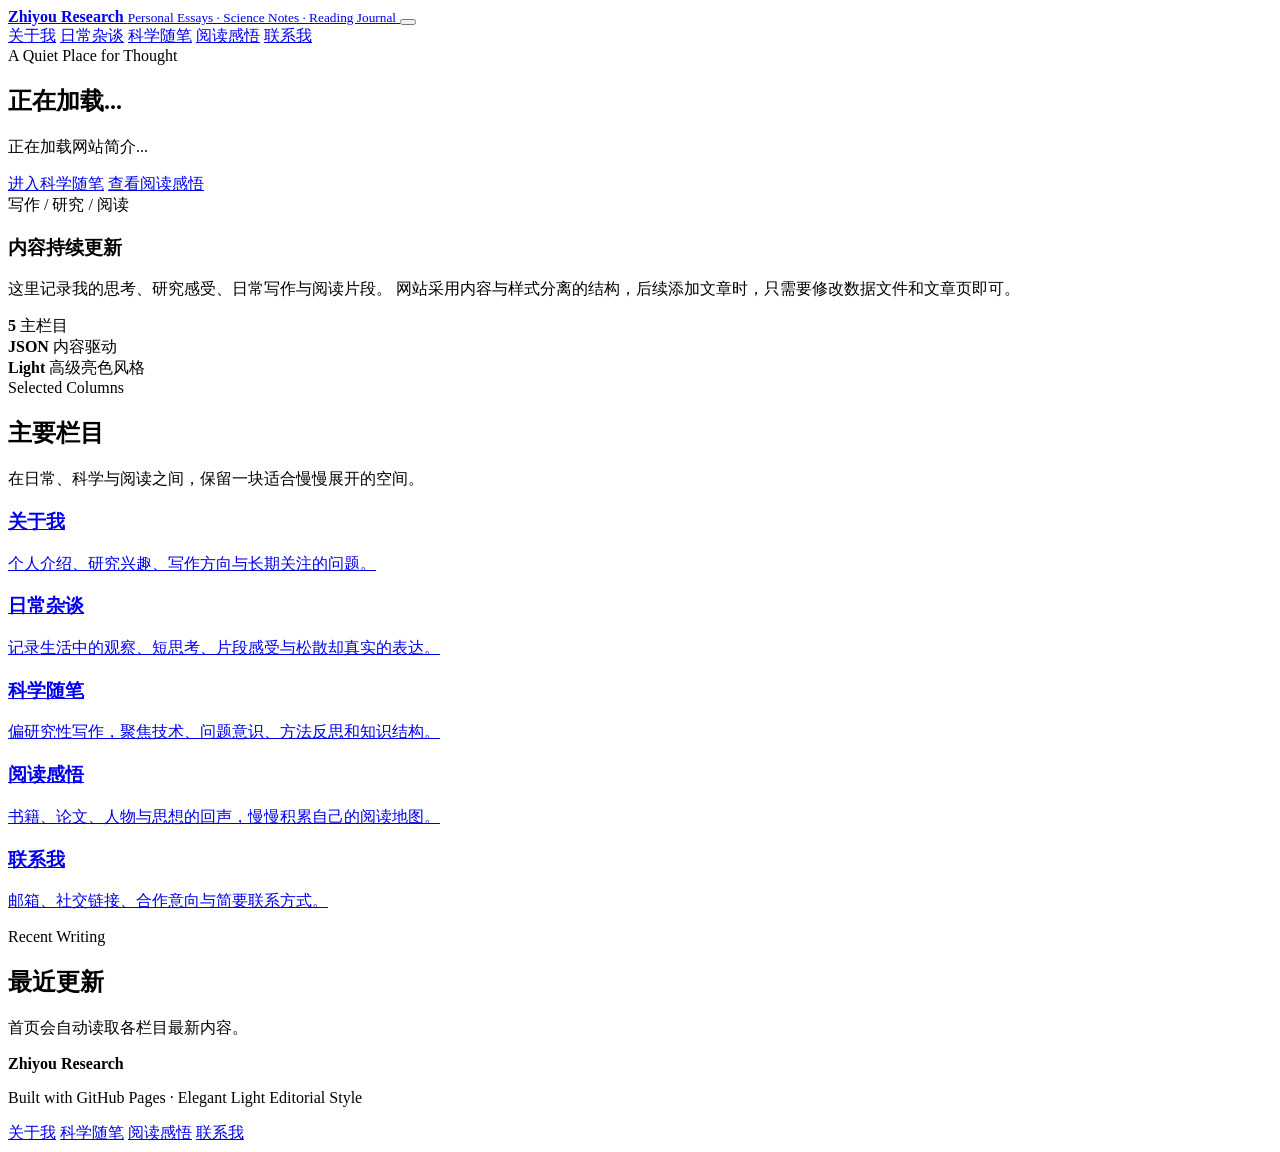
==== index.html @ 9eaf49a0 "Add files via upload" ====
<!DOCTYPE html>
<html lang="zh-CN">
<head>
  <meta charset="UTF-8" />
  <meta name="viewport" content="width=device-width, initial-scale=1.0" />
  <title>Zhiyou Research</title>
  <meta name="description" content="Zhiyou Research Blog and Academic Homepage" />
  <link rel="stylesheet" href="assets/css/style.css" />
</head>
<body data-page="home">
  <div class="site-shell">
    <header class="site-header">
      <div class="container header-inner">
        <a class="brand" href="index.html">
          <span class="brand-mark"></span>
          <span class="brand-text">
            <strong>Zhiyou Research</strong>
            <small>Personal Essays · Science Notes · Reading Journal</small>
          </span>
        </a>

        <button class="menu-toggle" id="menuToggle" aria-label="打开菜单">
          <span></span><span></span><span></span>
        </button>

        <nav class="site-nav" id="siteNav">
          <a href="pages/about.html">关于我</a>
          <a href="pages/daily.html">日常杂谈</a>
          <a href="pages/science.html">科学随笔</a>
          <a href="pages/reading.html">阅读感悟</a>
          <a href="pages/contact.html">联系我</a>
        </nav>
      </div>
    </header>

    <main>
      <section class="hero hero-home">
        <div class="container hero-grid">
          <div class="hero-copy reveal">
            <div class="eyebrow">A Quiet Place for Thought</div>
            <h1 id="heroTitle">正在加载...</h1>
            <p class="hero-desc" id="heroSubtitle">正在加载网站简介...</p>

            <div class="hero-actions">
              <a class="btn btn-primary" href="pages/science.html">进入科学随笔</a>
              <a class="btn btn-secondary" href="pages/reading.html">查看阅读感悟</a>
            </div>

            <div class="hero-meta" id="heroTags"></div>
          </div>

          <div class="hero-card reveal delay-1">
            <div class="hero-card-top">
              <span class="chip">写作 / 研究 / 阅读</span>
            </div>
            <div class="hero-card-body">
              <h3>内容持续更新</h3>
              <p>
                这里记录我的思考、研究感受、日常写作与阅读片段。
                网站采用内容与样式分离的结构，后续添加文章时，只需要修改数据文件和文章页即可。
              </p>
            </div>
            <div class="hero-stats">
              <div class="stat">
                <strong>5</strong>
                <span>主栏目</span>
              </div>
              <div class="stat">
                <strong>JSON</strong>
                <span>内容驱动</span>
              </div>
              <div class="stat">
                <strong>Light</strong>
                <span>高级亮色风格</span>
              </div>
            </div>
          </div>
        </div>
      </section>

      <section class="section home-section">
        <div class="container">
          <div class="section-head reveal">
            <div>
              <span class="section-kicker">Selected Columns</span>
              <h2>主要栏目</h2>
            </div>
            <p>在日常、科学与阅读之间，保留一块适合慢慢展开的空间。</p>
          </div>

          <div class="feature-grid">
            <a class="feature-card reveal" href="pages/about.html">
              <div class="feature-icon"></div>
              <h3>关于我</h3>
              <p>个人介绍、研究兴趣、写作方向与长期关注的问题。</p>
            </a>

            <a class="feature-card reveal delay-1" href="pages/daily.html">
              <div class="feature-icon"></div>
              <h3>日常杂谈</h3>
              <p>记录生活中的观察、短思考、片段感受与松散却真实的表达。</p>
            </a>

            <a class="feature-card reveal delay-2" href="pages/science.html">
              <div class="feature-icon"></div>
              <h3>科学随笔</h3>
              <p>偏研究性写作，聚焦技术、问题意识、方法反思和知识结构。</p>
            </a>

            <a class="feature-card reveal" href="pages/reading.html">
              <div class="feature-icon"></div>
              <h3>阅读感悟</h3>
              <p>书籍、论文、人物与思想的回声，慢慢积累自己的阅读地图。</p>
            </a>

            <a class="feature-card reveal delay-1" href="pages/contact.html">
              <div class="feature-icon"></div>
              <h3>联系我</h3>
              <p>邮箱、社交链接、合作意向与简要联系方式。</p>
            </a>
          </div>
        </div>
      </section>

      <section class="section home-section soft-panel">
        <div class="container">
          <div class="section-head reveal">
            <div>
              <span class="section-kicker">Recent Writing</span>
              <h2>最近更新</h2>
            </div>
            <p>首页会自动读取各栏目最新内容。</p>
          </div>

          <div class="recent-grid" id="recentPosts"></div>
        </div>
      </section>
    </main>

    <footer class="site-footer">
      <div class="container footer-inner">
        <div>
          <strong>Zhiyou Research</strong>
          <p>Built with GitHub Pages · Elegant Light Editorial Style</p>
        </div>
        <div class="footer-links">
          <a href="pages/about.html">关于我</a>
          <a href="pages/science.html">科学随笔</a>
          <a href="pages/reading.html">阅读感悟</a>
          <a href="pages/contact.html">联系我</a>
        </div>
      </div>
    </footer>
  </div>

  <script src="assets/js/main.js"></script>
</body>
</html>
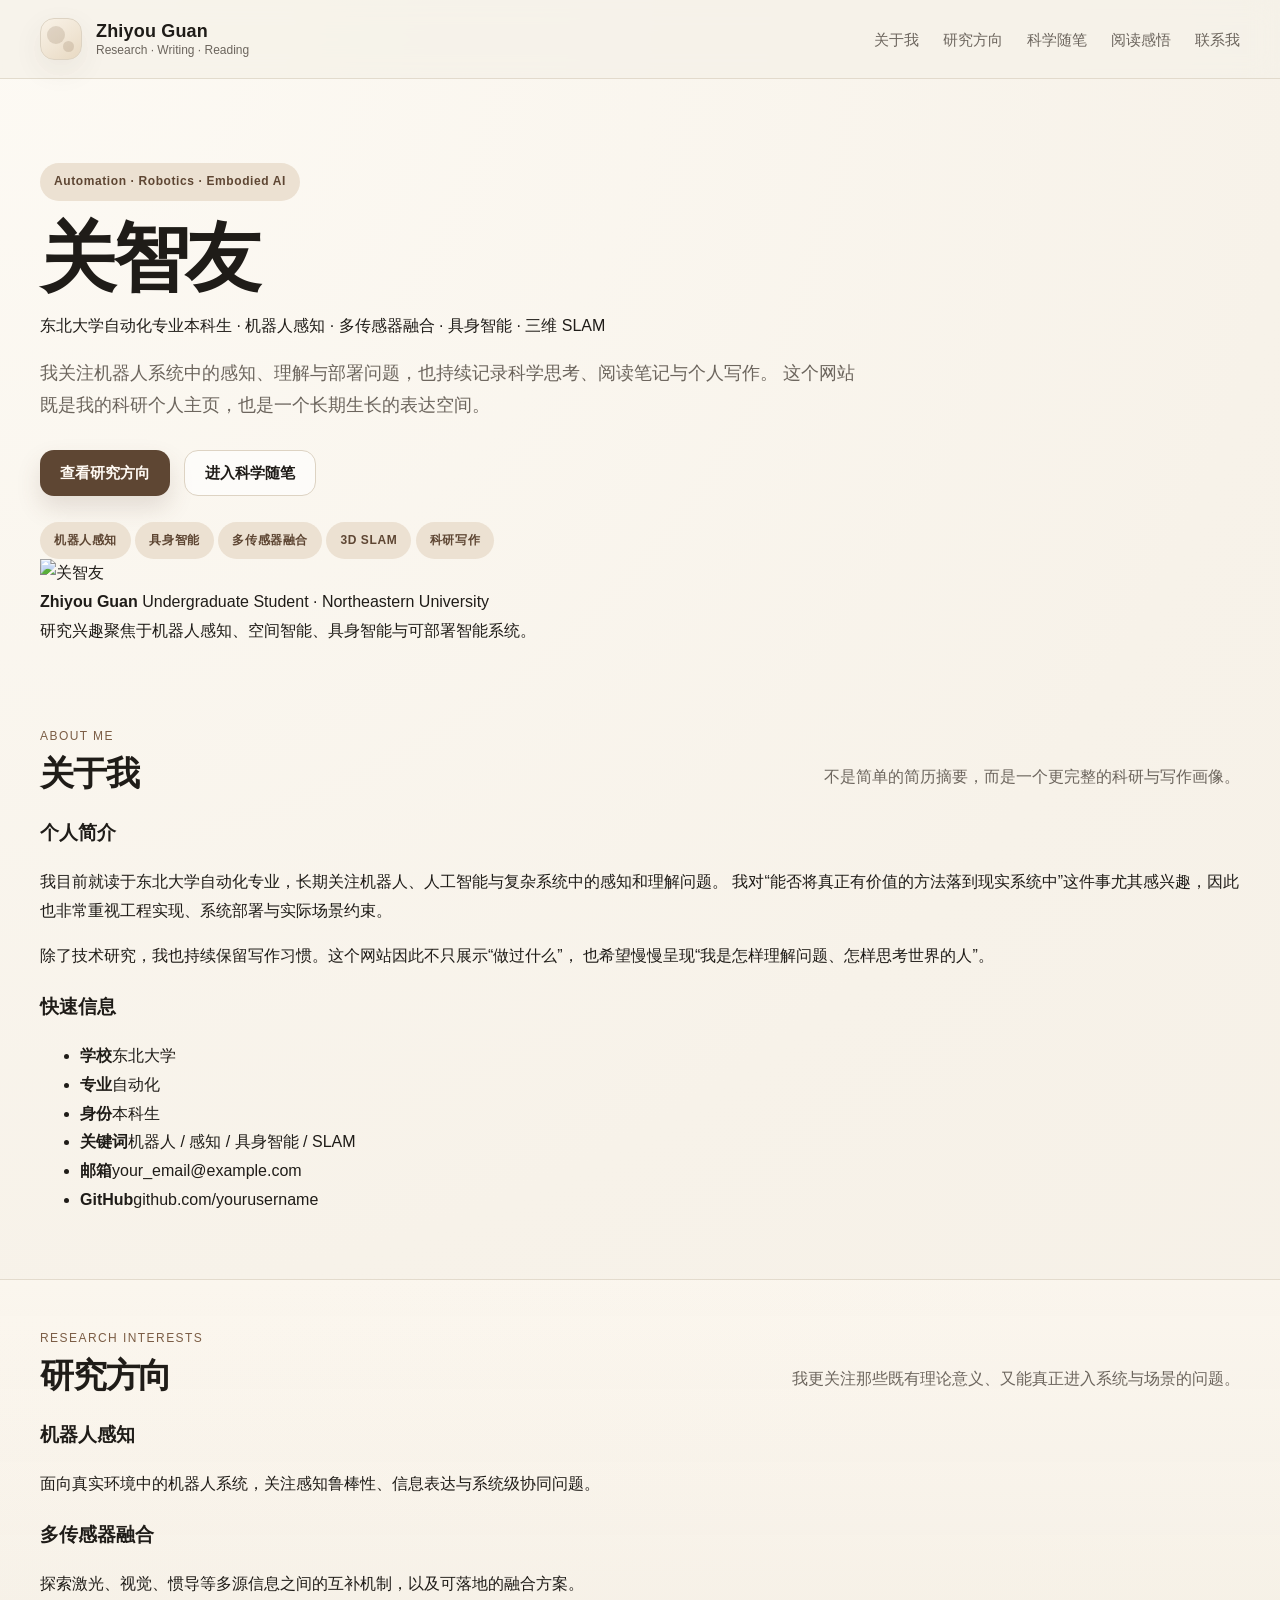
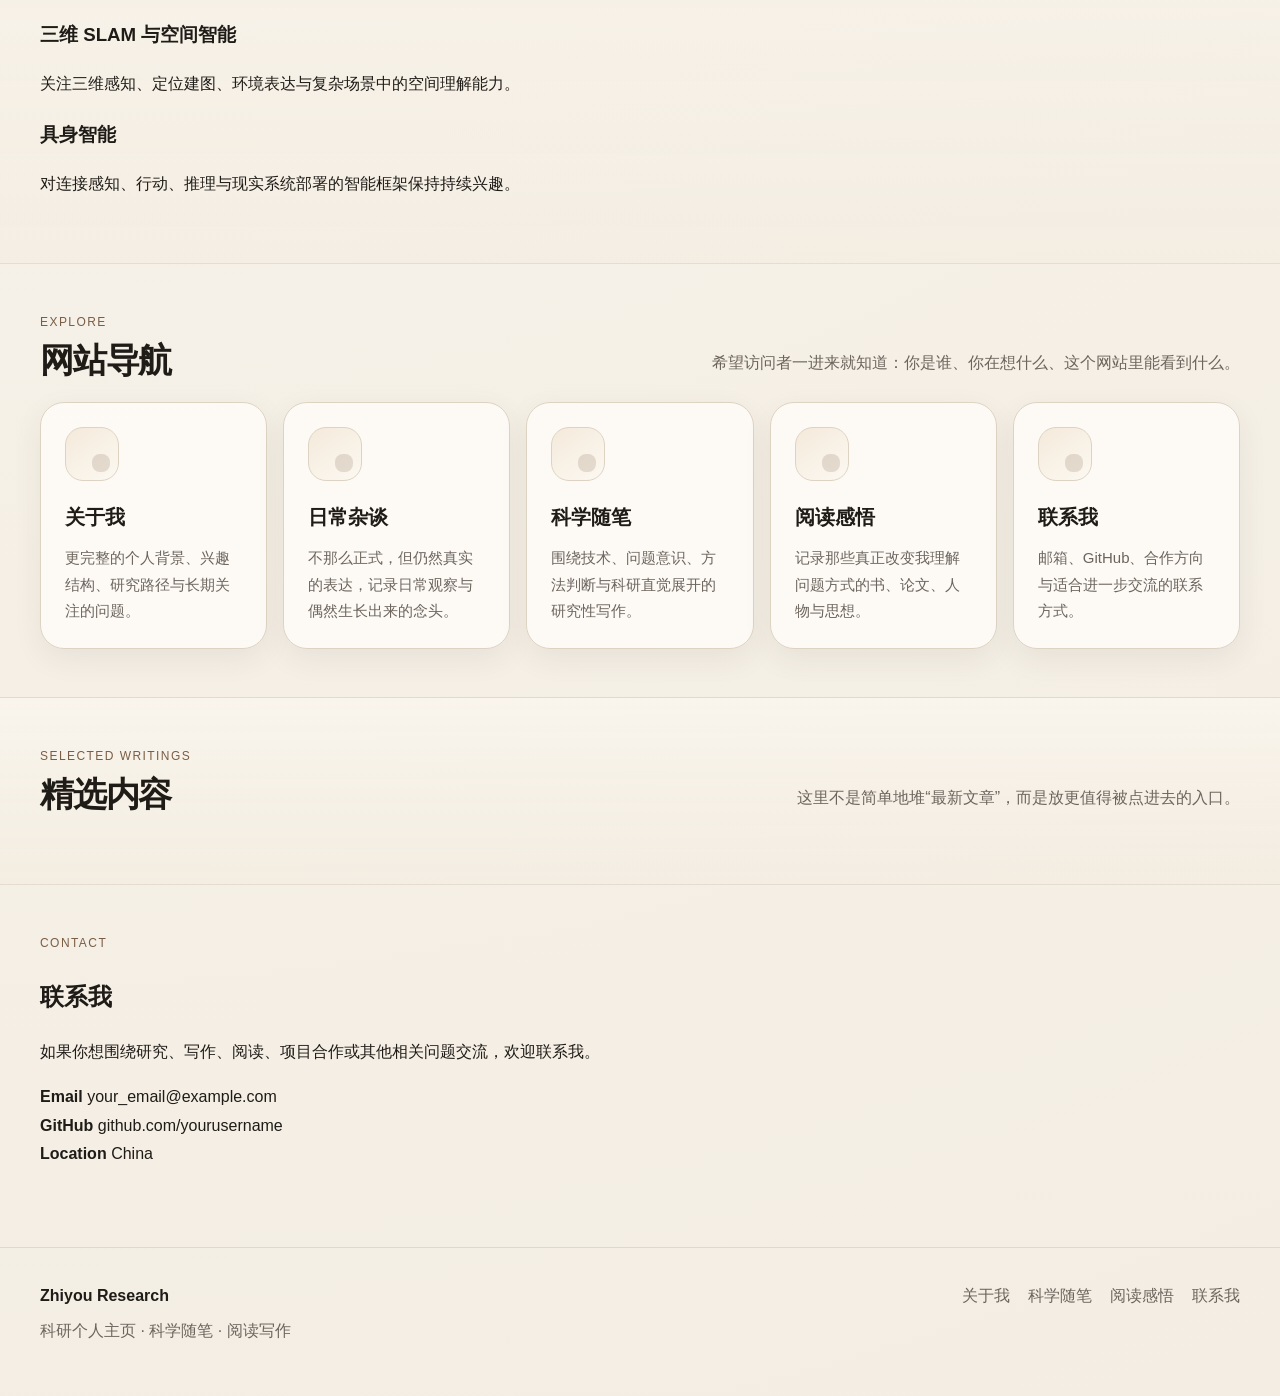
==== commit 4295a635: "Update index.html" ====
--- a/index.html
+++ b/index.html
@@ -3,157 +3,276 @@
 <head>
   <meta charset="UTF-8" />
   <meta name="viewport" content="width=device-width, initial-scale=1.0" />
-  <title>Zhiyou Research</title>
-  <meta name="description" content="Zhiyou Research Blog and Academic Homepage" />
+  <title>关智友 | 科研个人主页</title>
+  <meta name="description" content="关智友的科研个人主页：机器人感知、具身智能、多传感器融合、三维SLAM、科学随笔与阅读感悟。" />
   <link rel="stylesheet" href="assets/css/style.css" />
 </head>
 <body data-page="home">
-  <div class="site-shell">
-    <header class="site-header">
-      <div class="container header-inner">
-        <a class="brand" href="index.html">
-          <span class="brand-mark"></span>
-          <span class="brand-text">
-            <strong>Zhiyou Research</strong>
-            <small>Personal Essays · Science Notes · Reading Journal</small>
-          </span>
-        </a>
-
-        <button class="menu-toggle" id="menuToggle" aria-label="打开菜单">
-          <span></span><span></span><span></span>
-        </button>
-
-        <nav class="site-nav" id="siteNav">
-          <a href="pages/about.html">关于我</a>
-          <a href="pages/daily.html">日常杂谈</a>
-          <a href="pages/science.html">科学随笔</a>
-          <a href="pages/reading.html">阅读感悟</a>
-          <a href="pages/contact.html">联系我</a>
-        </nav>
-      </div>
-    </header>
-
-    <main>
-      <section class="hero hero-home">
-        <div class="container hero-grid">
-          <div class="hero-copy reveal">
-            <div class="eyebrow">A Quiet Place for Thought</div>
-            <h1 id="heroTitle">正在加载...</h1>
-            <p class="hero-desc" id="heroSubtitle">正在加载网站简介...</p>
-
-            <div class="hero-actions">
-              <a class="btn btn-primary" href="pages/science.html">进入科学随笔</a>
-              <a class="btn btn-secondary" href="pages/reading.html">查看阅读感悟</a>
-            </div>
-
-            <div class="hero-meta" id="heroTags"></div>
-          </div>
-
-          <div class="hero-card reveal delay-1">
-            <div class="hero-card-top">
-              <span class="chip">写作 / 研究 / 阅读</span>
-            </div>
-            <div class="hero-card-body">
-              <h3>内容持续更新</h3>
-              <p>
-                这里记录我的思考、研究感受、日常写作与阅读片段。
-                网站采用内容与样式分离的结构，后续添加文章时，只需要修改数据文件和文章页即可。
-              </p>
-            </div>
-            <div class="hero-stats">
-              <div class="stat">
-                <strong>5</strong>
-                <span>主栏目</span>
+  <header class="site-header">
+    <div class="container header-inner">
+      <a class="brand" href="index.html">
+        <span class="brand-mark"></span>
+        <span class="brand-text">
+          <strong>Zhiyou Guan</strong>
+          <small>Research · Writing · Reading</small>
+        </span>
+      </a>
+
+      <button class="menu-toggle" id="menuToggle" aria-label="打开菜单">
+        <span></span><span></span><span></span>
+      </button>
+
+      <nav class="site-nav" id="siteNav">
+        <a href="#about">关于我</a>
+        <a href="#research">研究方向</a>
+        <a href="pages/science.html">科学随笔</a>
+        <a href="pages/reading.html">阅读感悟</a>
+        <a href="pages/contact.html">联系我</a>
+      </nav>
+    </div>
+  </header>
+
+  <main>
+    <!-- 第一屏 -->
+    <section class="hero hero-research">
+      <div class="container hero-research-grid">
+        <div class="hero-left reveal">
+          <div class="eyebrow">Automation · Robotics · Embodied AI</div>
+          <h1>关智友</h1>
+          <p class="hero-identity">
+            东北大学自动化专业本科生 · 机器人感知 · 多传感器融合 · 具身智能 · 三维 SLAM
+          </p>
+          <p class="hero-desc">
+            我关注机器人系统中的感知、理解与部署问题，也持续记录科学思考、阅读笔记与个人写作。
+            这个网站既是我的科研个人主页，也是一个长期生长的表达空间。
+          </p>
+
+          <div class="hero-actions">
+            <a class="btn btn-primary" href="#research">查看研究方向</a>
+            <a class="btn btn-secondary" href="pages/science.html">进入科学随笔</a>
+          </div>
+
+          <div class="hero-tags">
+            <span class="meta-chip">机器人感知</span>
+            <span class="meta-chip">具身智能</span>
+            <span class="meta-chip">多传感器融合</span>
+            <span class="meta-chip">3D SLAM</span>
+            <span class="meta-chip">科研写作</span>
+          </div>
+        </div>
+
+        <div class="hero-right reveal delay-1">
+          <div class="portrait-card">
+            <div class="portrait-frame">
+              <!-- 把你的照片放到 assets/images/profile/avatar.jpg -->
+              <img src="assets/images/profile/avatar.jpg" alt="关智友" class="hero-photo" />
+            </div>
+
+            <div class="portrait-info">
+              <div class="portrait-name">
+                <strong>Zhiyou Guan</strong>
+                <span>Undergraduate Student · Northeastern University</span>
               </div>
-              <div class="stat">
-                <strong>JSON</strong>
-                <span>内容驱动</span>
+              <div class="portrait-note">
+                研究兴趣聚焦于机器人感知、空间智能、具身智能与可部署智能系统。
               </div>
-              <div class="stat">
-                <strong>Light</strong>
-                <span>高级亮色风格</span>
-              </div>
-            </div>
-          </div>
-        </div>
-      </section>
-
-      <section class="section home-section">
-        <div class="container">
-          <div class="section-head reveal">
-            <div>
-              <span class="section-kicker">Selected Columns</span>
-              <h2>主要栏目</h2>
-            </div>
-            <p>在日常、科学与阅读之间，保留一块适合慢慢展开的空间。</p>
-          </div>
-
-          <div class="feature-grid">
-            <a class="feature-card reveal" href="pages/about.html">
-              <div class="feature-icon"></div>
-              <h3>关于我</h3>
-              <p>个人介绍、研究兴趣、写作方向与长期关注的问题。</p>
-            </a>
-
-            <a class="feature-card reveal delay-1" href="pages/daily.html">
-              <div class="feature-icon"></div>
-              <h3>日常杂谈</h3>
-              <p>记录生活中的观察、短思考、片段感受与松散却真实的表达。</p>
-            </a>
-
-            <a class="feature-card reveal delay-2" href="pages/science.html">
-              <div class="feature-icon"></div>
-              <h3>科学随笔</h3>
-              <p>偏研究性写作，聚焦技术、问题意识、方法反思和知识结构。</p>
-            </a>
-
-            <a class="feature-card reveal" href="pages/reading.html">
-              <div class="feature-icon"></div>
-              <h3>阅读感悟</h3>
-              <p>书籍、论文、人物与思想的回声，慢慢积累自己的阅读地图。</p>
-            </a>
-
-            <a class="feature-card reveal delay-1" href="pages/contact.html">
-              <div class="feature-icon"></div>
-              <h3>联系我</h3>
-              <p>邮箱、社交链接、合作意向与简要联系方式。</p>
-            </a>
-          </div>
-        </div>
-      </section>
-
-      <section class="section home-section soft-panel">
-        <div class="container">
-          <div class="section-head reveal">
-            <div>
-              <span class="section-kicker">Recent Writing</span>
-              <h2>最近更新</h2>
-            </div>
-            <p>首页会自动读取各栏目最新内容。</p>
-          </div>
-
-          <div class="recent-grid" id="recentPosts"></div>
-        </div>
-      </section>
-    </main>
-
-    <footer class="site-footer">
-      <div class="container footer-inner">
-        <div>
-          <strong>Zhiyou Research</strong>
-          <p>Built with GitHub Pages · Elegant Light Editorial Style</p>
-        </div>
-        <div class="footer-links">
-          <a href="pages/about.html">关于我</a>
-          <a href="pages/science.html">科学随笔</a>
-          <a href="pages/reading.html">阅读感悟</a>
-          <a href="pages/contact.html">联系我</a>
-        </div>
-      </div>
-    </footer>
-  </div>
-
+            </div>
+          </div>
+        </div>
+      </div>
+    </section>
+
+    <!-- 简介 -->
+    <section class="section" id="about">
+      <div class="container">
+        <div class="section-head reveal">
+          <div>
+            <span class="section-kicker">About Me</span>
+            <h2>关于我</h2>
+          </div>
+          <p>不是简单的简历摘要，而是一个更完整的科研与写作画像。</p>
+        </div>
+
+        <div class="about-home-grid">
+          <div class="about-home-card reveal">
+            <h3>个人简介</h3>
+            <p>
+              我目前就读于东北大学自动化专业，长期关注机器人、人工智能与复杂系统中的感知和理解问题。
+              我对“能否将真正有价值的方法落到现实系统中”这件事尤其感兴趣，因此也非常重视工程实现、系统部署与实际场景约束。
+            </p>
+            <p>
+              除了技术研究，我也持续保留写作习惯。这个网站因此不只展示“做过什么”，
+              也希望慢慢呈现“我是怎样理解问题、怎样思考世界的人”。
+            </p>
+          </div>
+
+          <div class="about-home-card reveal delay-1">
+            <h3>快速信息</h3>
+            <ul class="info-list">
+              <li><strong>学校</strong><span>东北大学</span></li>
+              <li><strong>专业</strong><span>自动化</span></li>
+              <li><strong>身份</strong><span>本科生</span></li>
+              <li><strong>关键词</strong><span>机器人 / 感知 / 具身智能 / SLAM</span></li>
+              <li><strong>邮箱</strong><span>your_email@example.com</span></li>
+              <li><strong>GitHub</strong><span>github.com/yourusername</span></li>
+            </ul>
+          </div>
+        </div>
+      </div>
+    </section>
+
+    <!-- 研究方向 -->
+    <section class="section soft-panel" id="research">
+      <div class="container">
+        <div class="section-head reveal">
+          <div>
+            <span class="section-kicker">Research Interests</span>
+            <h2>研究方向</h2>
+          </div>
+          <p>我更关注那些既有理论意义、又能真正进入系统与场景的问题。</p>
+        </div>
+
+        <div class="research-grid">
+          <article class="research-card reveal">
+            <div class="research-icon"></div>
+            <h3>机器人感知</h3>
+            <p>
+              面向真实环境中的机器人系统，关注感知鲁棒性、信息表达与系统级协同问题。
+            </p>
+          </article>
+
+          <article class="research-card reveal delay-1">
+            <div class="research-icon"></div>
+            <h3>多传感器融合</h3>
+            <p>
+              探索激光、视觉、惯导等多源信息之间的互补机制，以及可落地的融合方案。
+            </p>
+          </article>
+
+          <article class="research-card reveal delay-2">
+            <div class="research-icon"></div>
+            <h3>三维 SLAM 与空间智能</h3>
+            <p>
+              关注三维感知、定位建图、环境表达与复杂场景中的空间理解能力。
+            </p>
+          </article>
+
+          <article class="research-card reveal">
+            <div class="research-icon"></div>
+            <h3>具身智能</h3>
+            <p>
+              对连接感知、行动、推理与现实系统部署的智能框架保持持续兴趣。
+            </p>
+          </article>
+        </div>
+      </div>
+    </section>
+
+    <!-- 导航入口 -->
+    <section class="section">
+      <div class="container">
+        <div class="section-head reveal">
+          <div>
+            <span class="section-kicker">Explore</span>
+            <h2>网站导航</h2>
+          </div>
+          <p>希望访问者一进来就知道：你是谁、你在想什么、这个网站里能看到什么。</p>
+        </div>
+
+        <div class="feature-grid feature-grid-5">
+          <a class="feature-card reveal" href="pages/about.html">
+            <div class="feature-icon"></div>
+            <h3>关于我</h3>
+            <p>更完整的个人背景、兴趣结构、研究路径与长期关注的问题。</p>
+          </a>
+
+          <a class="feature-card reveal delay-1" href="pages/daily.html">
+            <div class="feature-icon"></div>
+            <h3>日常杂谈</h3>
+            <p>不那么正式，但仍然真实的表达，记录日常观察与偶然生长出来的念头。</p>
+          </a>
+
+          <a class="feature-card reveal delay-2" href="pages/science.html">
+            <div class="feature-icon"></div>
+            <h3>科学随笔</h3>
+            <p>围绕技术、问题意识、方法判断与科研直觉展开的研究性写作。</p>
+          </a>
+
+          <a class="feature-card reveal" href="pages/reading.html">
+            <div class="feature-icon"></div>
+            <h3>阅读感悟</h3>
+            <p>记录那些真正改变我理解问题方式的书、论文、人物与思想。</p>
+          </a>
+
+          <a class="feature-card reveal delay-1" href="pages/contact.html">
+            <div class="feature-icon"></div>
+            <h3>联系我</h3>
+            <p>邮箱、GitHub、合作方向与适合进一步交流的联系方式。</p>
+          </a>
+        </div>
+      </div>
+    </section>
+
+    <!-- 精选文章 -->
+    <section class="section soft-panel">
+      <div class="container">
+        <div class="section-head reveal">
+          <div>
+            <span class="section-kicker">Selected Writings</span>
+            <h2>精选内容</h2>
+          </div>
+          <p>这里不是简单地堆“最新文章”，而是放更值得被点进去的入口。</p>
+        </div>
+
+        <div class="recent-grid" id="recentPosts"></div>
+      </div>
+    </section>
+
+    <!-- 联系 -->
+    <section class="section">
+      <div class="container">
+        <div class="contact-home-card reveal">
+          <div class="contact-home-left">
+            <span class="section-kicker">Contact</span>
+            <h2>联系我</h2>
+            <p>
+              如果你想围绕研究、写作、阅读、项目合作或其他相关问题交流，欢迎联系我。
+            </p>
+          </div>
+
+          <div class="contact-home-right">
+            <div class="contact-mini-item">
+              <strong>Email</strong>
+              <span>your_email@example.com</span>
+            </div>
+            <div class="contact-mini-item">
+              <strong>GitHub</strong>
+              <span>github.com/yourusername</span>
+            </div>
+            <div class="contact-mini-item">
+              <strong>Location</strong>
+              <span>China</span>
+            </div>
+          </div>
+        </div>
+      </div>
+    </section>
+  </main>
+
+  <footer class="site-footer">
+    <div class="container footer-inner">
+      <div>
+        <strong>Zhiyou Research</strong>
+        <p>科研个人主页 · 科学随笔 · 阅读写作</p>
+      </div>
+      <div class="footer-links">
+        <a href="pages/about.html">关于我</a>
+        <a href="pages/science.html">科学随笔</a>
+        <a href="pages/reading.html">阅读感悟</a>
+        <a href="pages/contact.html">联系我</a>
+      </div>
+    </div>
+  </footer>
   <script src="assets/js/main.js"></script>
 </body>
 </html>
-
--- a/assets/css/style.css
+++ b/assets/css/style.css
@@ -0,0 +1,809 @@
+:root{
+  --bg:#f5f1e8;
+  --bg-soft:#faf7f2;
+  --panel:#fffdf9;
+  --panel-2:#f2ebdf;
+  --text:#1f1c18;
+  --muted:#6c655d;
+  --line:#ddd3c3;
+  --line-strong:#cabca8;
+  --accent:#7b5d45;
+  --accent-deep:#5e4633;
+  --accent-soft:#ece1d2;
+  --shadow:0 10px 30px rgba(63,48,32,.07);
+  --shadow-hover:0 18px 40px rgba(63,48,32,.10);
+  --radius-xl:32px;
+  --radius-lg:24px;
+  --radius-md:18px;
+  --radius-sm:12px;
+  --max:1200px;
+}
+
+*{box-sizing:border-box}
+html{scroll-behavior:smooth}
+body{
+  margin:0;
+  color:var(--text);
+  font-family: Inter,"SF Pro Display","Segoe UI","PingFang SC","Hiragino Sans GB","Microsoft YaHei",sans-serif;
+  background:
+    radial-gradient(circle at top left,#fdfaf4 0%,#f7f2e9 40%,#f3ede3 100%);
+  line-height:1.8;
+  -webkit-font-smoothing:antialiased;
+  text-rendering:optimizeLegibility;
+}
+
+a{
+  color:inherit;
+  text-decoration:none;
+}
+
+img{
+  display:block;
+  max-width:100%;
+}
+
+.container{
+  width:min(var(--max), calc(100% - 48px));
+  margin:0 auto;
+}
+
+/* Header */
+.site-header{
+  position:sticky;
+  top:0;
+  z-index:100;
+  backdrop-filter:blur(14px);
+  background:rgba(245,241,232,.78);
+  border-bottom:1px solid rgba(202,188,168,.45);
+}
+
+.header-inner{
+  min-height:78px;
+  display:flex;
+  align-items:center;
+  justify-content:space-between;
+  gap:24px;
+}
+
+.brand{
+  display:flex;
+  align-items:center;
+  gap:14px;
+}
+
+.brand-mark{
+  width:42px;
+  height:42px;
+  border-radius:14px;
+  border:1px solid var(--line);
+  background:
+    linear-gradient(145deg,#f9f2e7 0%,#f0e5d4 55%,#e8d9c2 100%);
+  position:relative;
+  box-shadow:var(--shadow);
+}
+
+.brand-mark::before,
+.brand-mark::after{
+  content:"";
+  position:absolute;
+  border-radius:999px;
+  background:rgba(123,93,69,.18);
+}
+
+.brand-mark::before{
+  width:18px;
+  height:18px;
+  left:6px;
+  top:7px;
+}
+
+.brand-mark::after{
+  width:11px;
+  height:11px;
+  right:7px;
+  bottom:7px;
+}
+
+.brand-text{
+  display:flex;
+  flex-direction:column;
+  line-height:1.2;
+}
+
+.brand-text strong{
+  font-size:18px;
+  letter-spacing:.01em;
+}
+
+.brand-text small{
+  color:var(--muted);
+  font-size:12px;
+}
+
+.site-nav{
+  display:flex;
+  align-items:center;
+  gap:24px;
+}
+
+.site-nav a{
+  color:var(--muted);
+  font-size:15px;
+  position:relative;
+  transition:.25s ease;
+}
+
+.site-nav a:hover{
+  color:var(--accent-deep);
+}
+
+.site-nav a::after{
+  content:"";
+  position:absolute;
+  left:0;
+  bottom:-8px;
+  width:0;
+  height:1.5px;
+  background:var(--accent-deep);
+  transition:.25s ease;
+}
+
+.site-nav a:hover::after{
+  width:100%;
+}
+
+.menu-toggle{
+  display:none;
+  width:42px;
+  height:42px;
+  border:none;
+  background:transparent;
+  cursor:pointer;
+  padding:0;
+}
+
+.menu-toggle span{
+  display:block;
+  width:22px;
+  height:2px;
+  background:var(--text);
+  border-radius:999px;
+  margin:5px auto;
+}
+
+/* Hero */
+.hero{
+  padding:84px 0 32px;
+}
+
+.hero-grid{
+  display:grid;
+  grid-template-columns:1.16fr .84fr;
+  gap:24px;
+}
+
+.hero-copy,
+.hero-card{
+  border:1px solid var(--line);
+  border-radius:var(--radius-xl);
+  background:rgba(255,253,249,.82);
+  box-shadow:var(--shadow);
+}
+
+.hero-copy{
+  position:relative;
+  overflow:hidden;
+  padding:52px 48px;
+}
+
+.hero-copy::after{
+  content:"";
+  position:absolute;
+  right:-80px;
+  bottom:-100px;
+  width:300px;
+  height:300px;
+  border-radius:50%;
+  background:radial-gradient(circle, rgba(123,93,69,.10) 0%, rgba(123,93,69,.03) 56%, transparent 74%);
+}
+
+.eyebrow,
+.chip,
+.meta-chip{
+  display:inline-flex;
+  align-items:center;
+  justify-content:center;
+  padding:8px 14px;
+  border-radius:999px;
+  background:var(--accent-soft);
+  color:var(--accent-deep);
+  font-size:12px;
+  font-weight:600;
+  letter-spacing:.05em;
+}
+
+h1{
+  margin:18px 0 16px;
+  font-size:clamp(42px, 6vw, 76px);
+  line-height:1.02;
+  letter-spacing:-.045em;
+  max-width:12ch;
+}
+
+.hero-desc{
+  margin:0 0 28px;
+  font-size:18px;
+  color:var(--muted);
+  max-width:820px;
+}
+
+.hero-actions{
+  display:flex;
+  gap:14px;
+  flex-wrap:wrap;
+  margin-bottom:26px;
+}
+
+.btn{
+  display:inline-flex;
+  align-items:center;
+  justify-content:center;
+  min-height:46px;
+  padding:0 20px;
+  border-radius:14px;
+  font-weight:600;
+  font-size:15px;
+  transition:.25s ease;
+}
+
+.btn-primary{
+  background:var(--accent-deep);
+  color:#fffaf4;
+  box-shadow:0 12px 24px rgba(94,70,51,.15);
+}
+
+.btn-primary:hover{
+  transform:translateY(-1px);
+  background:#4f3b2c;
+}
+
+.btn-secondary{
+  border:1px solid var(--line);
+  background:rgba(255,255,255,.62);
+}
+
+.btn-secondary:hover{
+  background:#fff;
+}
+
+.hero-meta{
+  display:flex;
+  gap:10px;
+  flex-wrap:wrap;
+}
+
+.hero-card{
+  padding:24px;
+  display:flex;
+  flex-direction:column;
+  justify-content:space-between;
+  background:
+    linear-gradient(180deg, rgba(255,253,249,.92), rgba(243,236,226,.82));
+}
+
+.hero-card-body h3{
+  margin:18px 0 10px;
+  font-size:30px;
+  line-height:1.12;
+  letter-spacing:-.03em;
+}
+
+.hero-card-body p{
+  margin:0;
+  color:var(--muted);
+}
+
+.hero-stats{
+  margin-top:28px;
+  display:grid;
+  grid-template-columns:repeat(3,1fr);
+  gap:12px;
+}
+
+.stat{
+  padding:18px 16px;
+  background:rgba(255,255,255,.58);
+  border:1px solid var(--line);
+  border-radius:16px;
+  text-align:center;
+}
+
+.stat strong{
+  display:block;
+  font-size:22px;
+  line-height:1;
+  color:var(--accent-deep);
+  margin-bottom:6px;
+}
+
+.stat span{
+  font-size:13px;
+  color:var(--muted);
+}
+
+/* Sections */
+.section{
+  padding:48px 0;
+}
+
+.home-section{
+  padding-top:28px;
+}
+
+.soft-panel{
+  background:linear-gradient(180deg, rgba(255,251,244,.45), rgba(241,234,222,.42));
+  border-top:1px solid rgba(221,211,195,.7);
+  border-bottom:1px solid rgba(221,211,195,.7);
+}
+
+.section-head{
+  display:flex;
+  align-items:end;
+  justify-content:space-between;
+  gap:18px;
+  margin-bottom:24px;
+}
+
+.section-kicker{
+  display:block;
+  color:var(--accent);
+  font-size:12px;
+  letter-spacing:.12em;
+  text-transform:uppercase;
+  margin-bottom:8px;
+}
+
+.section-head h2{
+  margin:0;
+  font-size:34px;
+  line-height:1.08;
+  letter-spacing:-.035em;
+}
+
+.section-head p{
+  margin:0;
+  color:var(--muted);
+  max-width:720px;
+}
+
+/* Feature cards */
+.feature-grid{
+  display:grid;
+  grid-template-columns:repeat(5,1fr);
+  gap:16px;
+}
+
+.feature-card{
+  min-height:228px;
+  padding:24px;
+  border-radius:24px;
+  border:1px solid var(--line);
+  background:rgba(255,253,249,.84);
+  box-shadow:var(--shadow);
+  transition:.28s ease;
+}
+
+.feature-card:hover{
+  transform:translateY(-4px);
+  box-shadow:var(--shadow-hover);
+}
+
+.feature-icon{
+  width:54px;
+  height:54px;
+  border-radius:18px;
+  border:1px solid var(--line);
+  background:linear-gradient(145deg,#f4eadb 0%,#fcf8f1 100%);
+  margin-bottom:18px;
+  position:relative;
+}
+
+.feature-icon::after{
+  content:"";
+  position:absolute;
+  right:8px;
+  bottom:8px;
+  width:18px;
+  height:18px;
+  border-radius:8px;
+  background:rgba(123,93,69,.18);
+}
+
+.feature-card h3{
+  margin:0 0 10px;
+  font-size:20px;
+}
+
+.feature-card p{
+  margin:0;
+  color:var(--muted);
+  font-size:15px;
+  line-height:1.75;
+}
+
+/* Posts */
+.recent-grid,
+.post-grid{
+  display:grid;
+  grid-template-columns:repeat(3,1fr);
+  gap:18px;
+}
+
+.post-card{
+  display:flex;
+  flex-direction:column;
+  overflow:hidden;
+  border-radius:24px;
+  border:1px solid var(--line);
+  background:rgba(255,253,249,.9);
+  box-shadow:var(--shadow);
+  transition:.28s ease;
+}
+
+.post-card:hover{
+  transform:translateY(-4px);
+  box-shadow:var(--shadow-hover);
+}
+
+.post-cover{
+  aspect-ratio:16/10;
+  background:linear-gradient(145deg,#f1e6d8 0%,#fbf7f1 100%);
+  border-bottom:1px solid var(--line);
+  background-size:cover;
+  background-position:center;
+}
+
+.post-content{
+  padding:22px;
+}
+
+.post-meta{
+  display:flex;
+  align-items:center;
+  gap:10px;
+  flex-wrap:wrap;
+  margin-bottom:12px;
+}
+
+.post-card h3{
+  margin:0 0 10px;
+  font-size:22px;
+  line-height:1.35;
+  letter-spacing:-.02em;
+}
+
+.post-card p{
+  margin:0;
+  color:var(--muted);
+  font-size:15px;
+}
+
+/* Page hero */
+.page-hero{
+  padding:64px 0 20px;
+}
+
+.page-hero-box{
+  padding:42px;
+  border-radius:32px;
+  border:1px solid var(--line);
+  background:rgba(255,253,249,.84);
+  box-shadow:var(--shadow);
+}
+
+.page-hero-box h1{
+  margin:12px 0 14px;
+  font-size:52px;
+  max-width:none;
+}
+
+.page-hero-box p{
+  margin:0;
+  color:var(--muted);
+  max-width:860px;
+}
+
+/* Article */
+.article-shell{
+  padding:40px 0 60px;
+}
+
+.article-layout{
+  display:grid;
+  grid-template-columns:minmax(0,1fr) 300px;
+  gap:24px;
+}
+
+.article-main{
+  min-width:0;
+  overflow:hidden;
+  border-radius:30px;
+  border:1px solid var(--line);
+  background:rgba(255,253,249,.88);
+  box-shadow:var(--shadow);
+}
+
+.article-cover{
+  aspect-ratio:16/8;
+  background:linear-gradient(145deg,#f0e4d5 0%,#fbf7f1 100%);
+  border-bottom:1px solid var(--line);
+  background-size:cover;
+  background-position:center;
+}
+
+.article-body{
+  padding:36px;
+}
+
+.article-head{
+  margin-bottom:26px;
+}
+
+.article-head h1{
+  margin:14px 0 12px;
+  font-size:48px;
+  max-width:none;
+}
+
+.article-head p{
+  margin:0;
+  color:var(--muted);
+}
+
+.article-content p{
+  margin:0 0 18px;
+  font-size:17px;
+  color:#2b2824;
+}
+
+.article-content h2{
+  margin:34px 0 14px;
+  font-size:30px;
+  letter-spacing:-.03em;
+}
+
+.article-content h3{
+  margin:28px 0 12px;
+  font-size:22px;
+}
+
+.article-content blockquote{
+  margin:24px 0;
+  padding:18px 20px;
+  border-left:3px solid var(--accent);
+  background:rgba(236,225,210,.38);
+  border-radius:0 16px 16px 0;
+  color:var(--accent-deep);
+}
+
+.article-content img{
+  margin:24px 0;
+  border-radius:18px;
+  border:1px solid var(--line);
+  box-shadow:var(--shadow);
+}
+
+.article-content ul,
+.article-content ol{
+  margin:0 0 18px 24px;
+}
+
+.article-side{
+  align-self:start;
+  position:sticky;
+  top:100px;
+  padding:22px;
+  border-radius:24px;
+  border:1px solid var(--line);
+  background:rgba(255,253,249,.84);
+  box-shadow:var(--shadow);
+}
+
+.side-box + .side-box{
+  margin-top:20px;
+}
+
+.side-box h3{
+  margin:0 0 12px;
+  font-size:18px;
+}
+
+.side-box p,
+.side-box li,
+.side-box a{
+  color:var(--muted);
+  font-size:14px;
+}
+
+.side-box ul{
+  margin:0;
+  padding-left:18px;
+}
+
+/* Contact */
+.contact-grid{
+  display:grid;
+  grid-template-columns:1fr 1fr;
+  gap:18px;
+}
+
+.contact-card{
+  padding:28px;
+  border-radius:26px;
+  border:1px solid var(--line);
+  background:rgba(255,253,249,.86);
+  box-shadow:var(--shadow);
+}
+
+.contact-card h3{
+  margin:0 0 12px;
+  font-size:24px;
+}
+
+.contact-card p{
+  margin:0 0 12px;
+  color:var(--muted);
+}
+
+.contact-list{
+  display:grid;
+  gap:12px;
+}
+
+.contact-item{
+  padding:14px 16px;
+  border-radius:16px;
+  border:1px solid var(--line);
+  background:rgba(255,255,255,.58);
+}
+
+.contact-item strong{
+  display:block;
+  margin-bottom:4px;
+  color:var(--accent-deep);
+  font-size:14px;
+}
+
+/* Footer */
+.site-footer{
+  margin-top:30px;
+  padding:34px 0 50px;
+  border-top:1px solid rgba(221,211,195,.78);
+}
+
+.footer-inner{
+  display:flex;
+  justify-content:space-between;
+  gap:20px;
+  flex-wrap:wrap;
+}
+
+.footer-inner p{
+  margin:6px 0 0;
+  color:var(--muted);
+}
+
+.footer-links{
+  display:flex;
+  gap:18px;
+  flex-wrap:wrap;
+}
+
+.footer-links a{
+  color:var(--muted);
+}
+
+.footer-links a:hover{
+  color:var(--accent-deep);
+}
+
+/* Reveal */
+.reveal{
+  opacity:0;
+  transform:translateY(18px);
+  transition:opacity .65s ease, transform .65s ease;
+}
+
+.reveal.visible{
+  opacity:1;
+  transform:none;
+}
+
+.delay-1{transition-delay:.12s}
+.delay-2{transition-delay:.24s}
+
+/* Responsive */
+@media (max-width:1100px){
+  .feature-grid{
+    grid-template-columns:repeat(2,1fr);
+  }
+
+  .recent-grid,
+  .post-grid{
+    grid-template-columns:repeat(2,1fr);
+  }
+
+  .hero-grid,
+  .article-layout,
+  .contact-grid{
+    grid-template-columns:1fr;
+  }
+
+  .article-side{
+    position:static;
+  }
+}
+
+@media (max-width:760px){
+  .container{
+    width:min(var(--max), calc(100% - 22px));
+  }
+
+  .menu-toggle{
+    display:block;
+  }
+
+  .site-nav{
+    position:absolute;
+    top:78px;
+    left:11px;
+    right:11px;
+    display:none;
+    flex-direction:column;
+    align-items:flex-start;
+    gap:14px;
+    padding:18px;
+    border-radius:20px;
+    border:1px solid var(--line);
+    background:rgba(255,253,249,.97);
+    box-shadow:var(--shadow);
+  }
+
+  .site-nav.open{
+    display:flex;
+  }
+
+  .hero-copy,
+  .hero-card,
+  .page-hero-box,
+  .article-body,
+  .contact-card{
+    padding:22px;
+  }
+
+  .hero-stats,
+  .feature-grid,
+  .recent-grid,
+  .post-grid,
+  .contact-grid{
+    grid-template-columns:1fr;
+  }
+
+  .section-head{
+    flex-direction:column;
+    align-items:flex-start;
+  }
+
+  h1{
+    font-size:40px;
+  }
+
+  .page-hero-box h1,
+  .article-head h1{
+    font-size:36px;
+  }
+
+  .brand-text small{
+    display:none;
+  }
+}
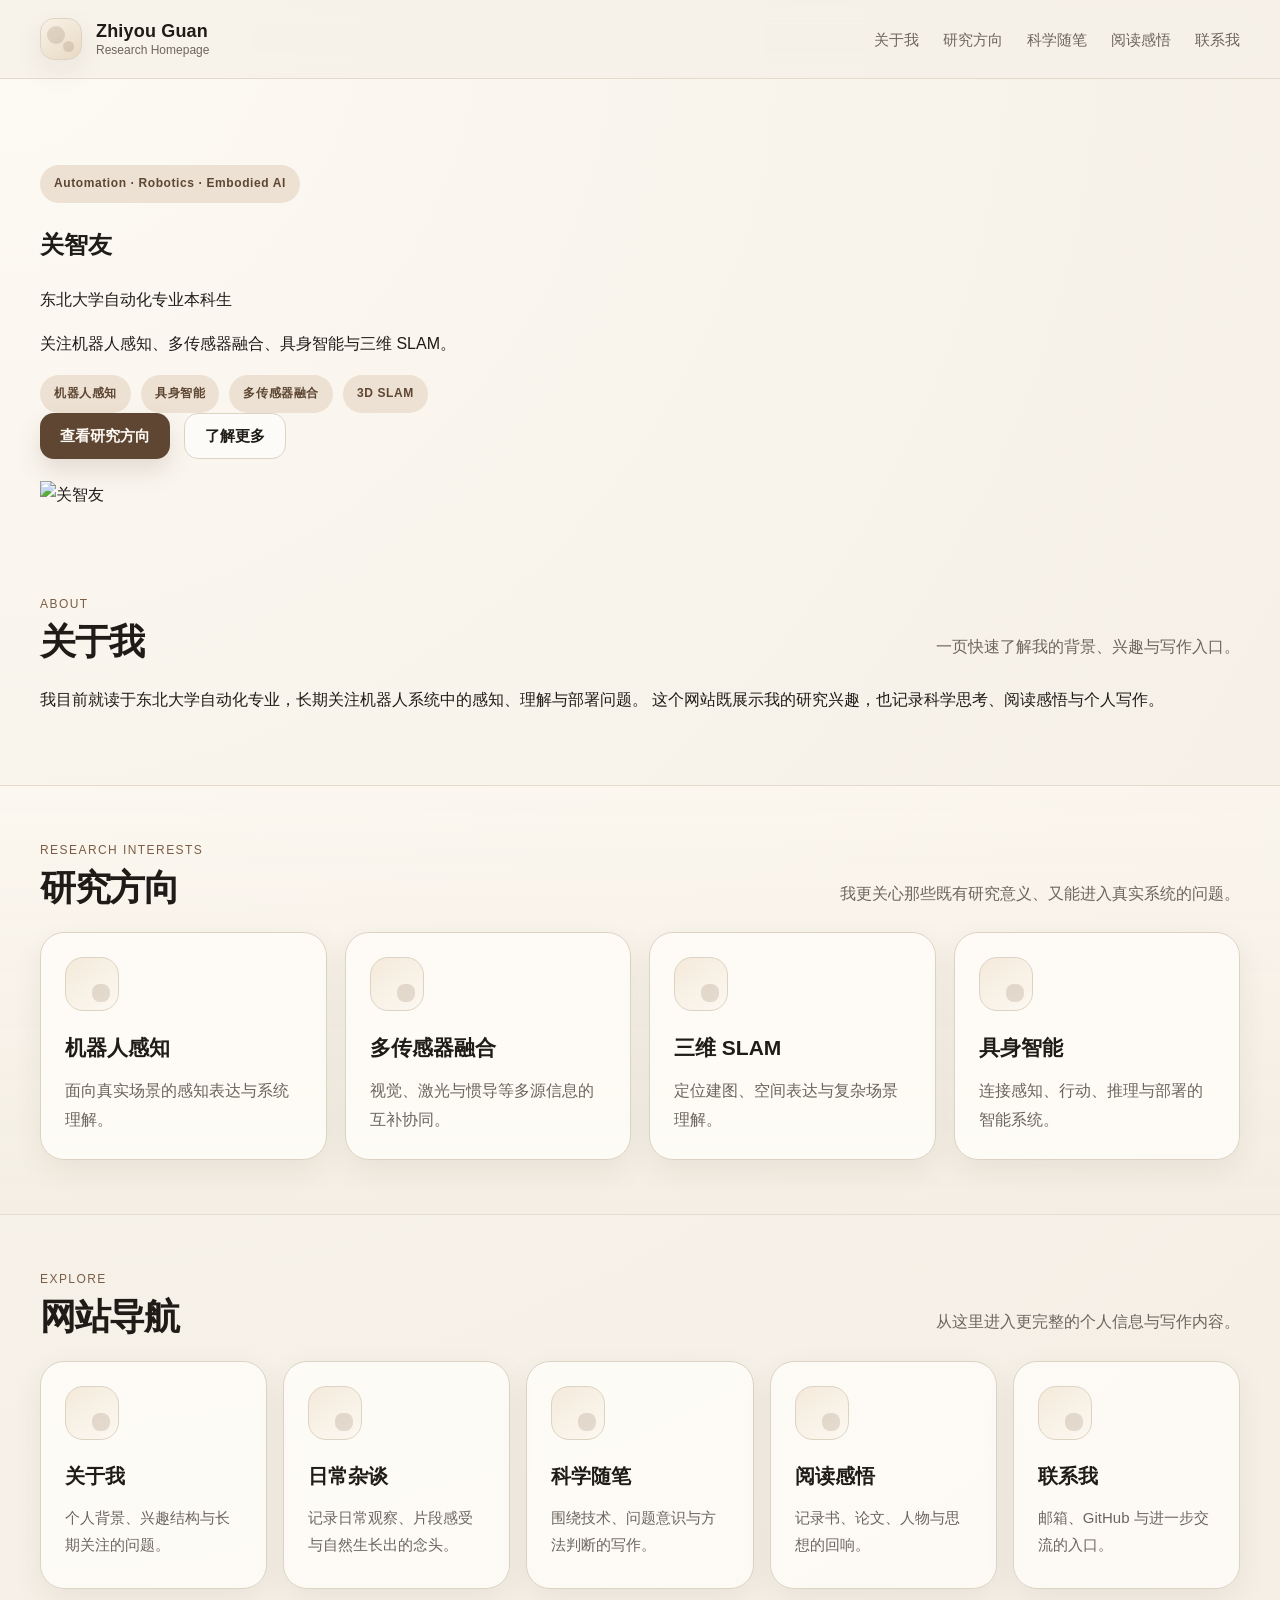
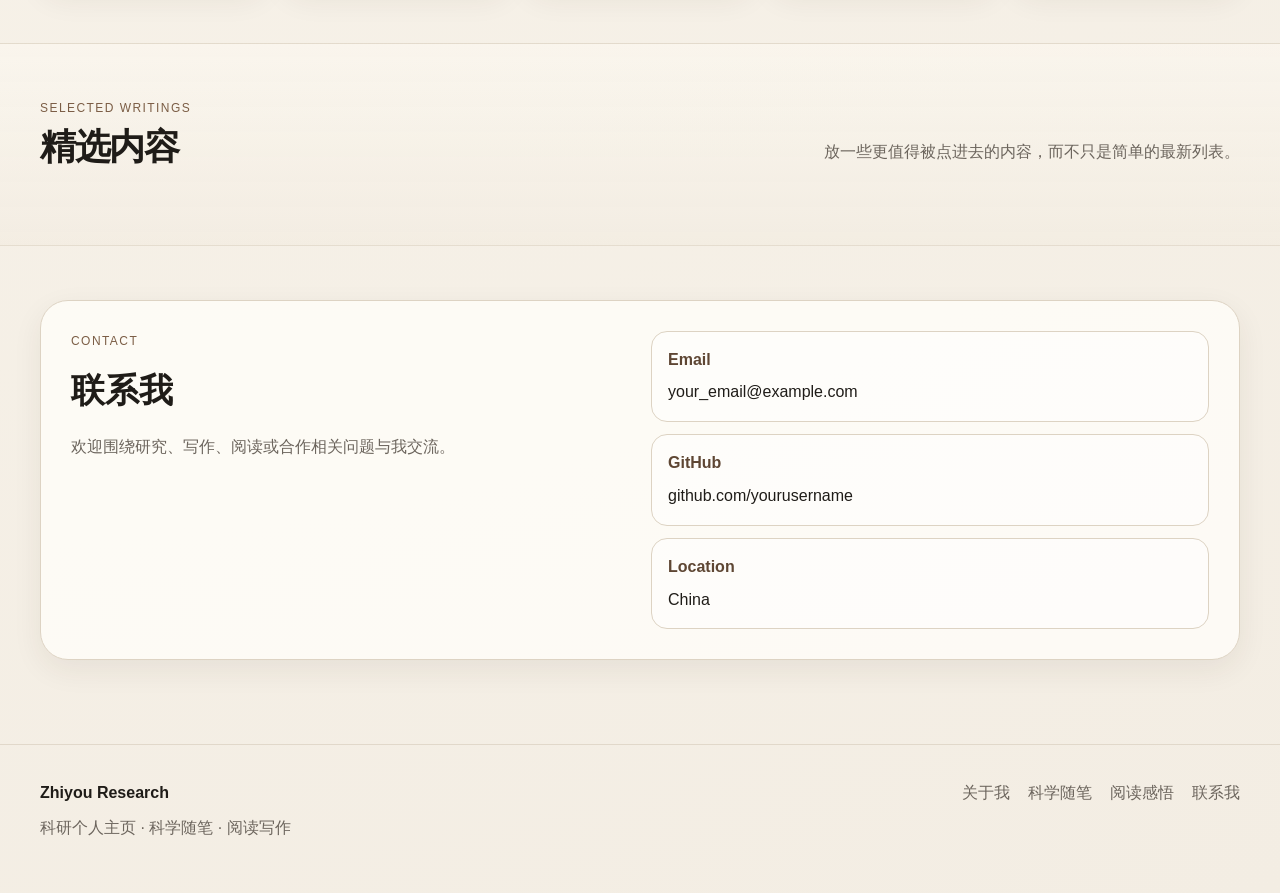
==== commit 4f811023: "Update index.html" ====
--- a/index.html
+++ b/index.html
@@ -14,7 +14,7 @@
         <span class="brand-mark"></span>
         <span class="brand-text">
           <strong>Zhiyou Guan</strong>
-          <small>Research · Writing · Reading</small>
+          <small>Research Homepage</small>
         </span>
       </a>
 
@@ -33,95 +33,61 @@
   </header>
 
   <main>
-    <!-- 第一屏 -->
+    <!-- Hero -->
     <section class="hero hero-research">
-      <div class="container hero-research-grid">
-        <div class="hero-left reveal">
-          <div class="eyebrow">Automation · Robotics · Embodied AI</div>
+      <div class="container hero-layout">
+        <div class="hero-copy reveal">
+          <span class="eyebrow">Automation · Robotics · Embodied AI</span>
           <h1>关智友</h1>
-          <p class="hero-identity">
-            东北大学自动化专业本科生 · 机器人感知 · 多传感器融合 · 具身智能 · 三维 SLAM
+          <p class="hero-role">
+            东北大学自动化专业本科生
           </p>
-          <p class="hero-desc">
-            我关注机器人系统中的感知、理解与部署问题，也持续记录科学思考、阅读笔记与个人写作。
-            这个网站既是我的科研个人主页，也是一个长期生长的表达空间。
+          <p class="hero-brief">
+            关注机器人感知、多传感器融合、具身智能与三维 SLAM。
           </p>
-
-          <div class="hero-actions">
-            <a class="btn btn-primary" href="#research">查看研究方向</a>
-            <a class="btn btn-secondary" href="pages/science.html">进入科学随笔</a>
-          </div>
 
           <div class="hero-tags">
             <span class="meta-chip">机器人感知</span>
             <span class="meta-chip">具身智能</span>
             <span class="meta-chip">多传感器融合</span>
             <span class="meta-chip">3D SLAM</span>
-            <span class="meta-chip">科研写作</span>
-          </div>
-        </div>
-
-        <div class="hero-right reveal delay-1">
-          <div class="portrait-card">
-            <div class="portrait-frame">
-              <!-- 把你的照片放到 assets/images/profile/avatar.jpg -->
-              <img src="assets/images/profile/avatar.jpg" alt="关智友" class="hero-photo" />
-            </div>
-
-            <div class="portrait-info">
-              <div class="portrait-name">
-                <strong>Zhiyou Guan</strong>
-                <span>Undergraduate Student · Northeastern University</span>
-              </div>
-              <div class="portrait-note">
-                研究兴趣聚焦于机器人感知、空间智能、具身智能与可部署智能系统。
-              </div>
-            </div>
-          </div>
-        </div>
-      </div>
-    </section>
-
-    <!-- 简介 -->
+          </div>
+
+          <div class="hero-actions">
+            <a class="btn btn-primary" href="#research">查看研究方向</a>
+            <a class="btn btn-secondary" href="pages/about.html">了解更多</a>
+          </div>
+        </div>
+
+        <div class="hero-photo-card reveal delay-1">
+          <div class="hero-photo-wrap">
+            <img src="assets/images/profile/avatar.jpg" alt="关智友" class="hero-photo" />
+          </div>
+        </div>
+      </div>
+    </section>
+
+    <!-- About -->
     <section class="section" id="about">
       <div class="container">
         <div class="section-head reveal">
           <div>
-            <span class="section-kicker">About Me</span>
+            <span class="section-kicker">About</span>
             <h2>关于我</h2>
           </div>
-          <p>不是简单的简历摘要，而是一个更完整的科研与写作画像。</p>
-        </div>
-
-        <div class="about-home-grid">
-          <div class="about-home-card reveal">
-            <h3>个人简介</h3>
-            <p>
-              我目前就读于东北大学自动化专业，长期关注机器人、人工智能与复杂系统中的感知和理解问题。
-              我对“能否将真正有价值的方法落到现实系统中”这件事尤其感兴趣，因此也非常重视工程实现、系统部署与实际场景约束。
-            </p>
-            <p>
-              除了技术研究，我也持续保留写作习惯。这个网站因此不只展示“做过什么”，
-              也希望慢慢呈现“我是怎样理解问题、怎样思考世界的人”。
-            </p>
-          </div>
-
-          <div class="about-home-card reveal delay-1">
-            <h3>快速信息</h3>
-            <ul class="info-list">
-              <li><strong>学校</strong><span>东北大学</span></li>
-              <li><strong>专业</strong><span>自动化</span></li>
-              <li><strong>身份</strong><span>本科生</span></li>
-              <li><strong>关键词</strong><span>机器人 / 感知 / 具身智能 / SLAM</span></li>
-              <li><strong>邮箱</strong><span>your_email@example.com</span></li>
-              <li><strong>GitHub</strong><span>github.com/yourusername</span></li>
-            </ul>
-          </div>
-        </div>
-      </div>
-    </section>
-
-    <!-- 研究方向 -->
+          <p>一页快速了解我的背景、兴趣与写作入口。</p>
+        </div>
+
+        <div class="about-brief-card reveal">
+          <p>
+            我目前就读于东北大学自动化专业，长期关注机器人系统中的感知、理解与部署问题。
+            这个网站既展示我的研究兴趣，也记录科学思考、阅读感悟与个人写作。
+          </p>
+        </div>
+      </div>
+    </section>
+
+    <!-- Research -->
     <section class="section soft-panel" id="research">
       <div class="container">
         <div class="section-head reveal">
@@ -129,46 +95,38 @@
             <span class="section-kicker">Research Interests</span>
             <h2>研究方向</h2>
           </div>
-          <p>我更关注那些既有理论意义、又能真正进入系统与场景的问题。</p>
+          <p>我更关心那些既有研究意义、又能进入真实系统的问题。</p>
         </div>
 
         <div class="research-grid">
           <article class="research-card reveal">
             <div class="research-icon"></div>
             <h3>机器人感知</h3>
-            <p>
-              面向真实环境中的机器人系统，关注感知鲁棒性、信息表达与系统级协同问题。
-            </p>
+            <p>面向真实场景的感知表达与系统理解。</p>
           </article>
 
           <article class="research-card reveal delay-1">
             <div class="research-icon"></div>
             <h3>多传感器融合</h3>
-            <p>
-              探索激光、视觉、惯导等多源信息之间的互补机制，以及可落地的融合方案。
-            </p>
+            <p>视觉、激光与惯导等多源信息的互补协同。</p>
           </article>
 
           <article class="research-card reveal delay-2">
             <div class="research-icon"></div>
-            <h3>三维 SLAM 与空间智能</h3>
-            <p>
-              关注三维感知、定位建图、环境表达与复杂场景中的空间理解能力。
-            </p>
+            <h3>三维 SLAM</h3>
+            <p>定位建图、空间表达与复杂场景理解。</p>
           </article>
 
           <article class="research-card reveal">
             <div class="research-icon"></div>
             <h3>具身智能</h3>
-            <p>
-              对连接感知、行动、推理与现实系统部署的智能框架保持持续兴趣。
-            </p>
-          </article>
-        </div>
-      </div>
-    </section>
-
-    <!-- 导航入口 -->
+            <p>连接感知、行动、推理与部署的智能系统。</p>
+          </article>
+        </div>
+      </div>
+    </section>
+
+    <!-- Nav Cards -->
     <section class="section">
       <div class="container">
         <div class="section-head reveal">
@@ -176,44 +134,44 @@
             <span class="section-kicker">Explore</span>
             <h2>网站导航</h2>
           </div>
-          <p>希望访问者一进来就知道：你是谁、你在想什么、这个网站里能看到什么。</p>
+          <p>从这里进入更完整的个人信息与写作内容。</p>
         </div>
 
         <div class="feature-grid feature-grid-5">
           <a class="feature-card reveal" href="pages/about.html">
             <div class="feature-icon"></div>
             <h3>关于我</h3>
-            <p>更完整的个人背景、兴趣结构、研究路径与长期关注的问题。</p>
+            <p>个人背景、兴趣结构与长期关注的问题。</p>
           </a>
 
           <a class="feature-card reveal delay-1" href="pages/daily.html">
             <div class="feature-icon"></div>
             <h3>日常杂谈</h3>
-            <p>不那么正式，但仍然真实的表达，记录日常观察与偶然生长出来的念头。</p>
+            <p>记录日常观察、片段感受与自然生长出的念头。</p>
           </a>
 
           <a class="feature-card reveal delay-2" href="pages/science.html">
             <div class="feature-icon"></div>
             <h3>科学随笔</h3>
-            <p>围绕技术、问题意识、方法判断与科研直觉展开的研究性写作。</p>
+            <p>围绕技术、问题意识与方法判断的写作。</p>
           </a>
 
           <a class="feature-card reveal" href="pages/reading.html">
             <div class="feature-icon"></div>
             <h3>阅读感悟</h3>
-            <p>记录那些真正改变我理解问题方式的书、论文、人物与思想。</p>
+            <p>记录书、论文、人物与思想的回响。</p>
           </a>
 
           <a class="feature-card reveal delay-1" href="pages/contact.html">
             <div class="feature-icon"></div>
             <h3>联系我</h3>
-            <p>邮箱、GitHub、合作方向与适合进一步交流的联系方式。</p>
-          </a>
-        </div>
-      </div>
-    </section>
-
-    <!-- 精选文章 -->
+            <p>邮箱、GitHub 与进一步交流的入口。</p>
+          </a>
+        </div>
+      </div>
+    </section>
+
+    <!-- Selected -->
     <section class="section soft-panel">
       <div class="container">
         <div class="section-head reveal">
@@ -221,23 +179,21 @@
             <span class="section-kicker">Selected Writings</span>
             <h2>精选内容</h2>
           </div>
-          <p>这里不是简单地堆“最新文章”，而是放更值得被点进去的入口。</p>
+          <p>放一些更值得被点进去的内容，而不只是简单的最新列表。</p>
         </div>
 
         <div class="recent-grid" id="recentPosts"></div>
       </div>
     </section>
 
-    <!-- 联系 -->
+    <!-- Contact -->
     <section class="section">
       <div class="container">
         <div class="contact-home-card reveal">
           <div class="contact-home-left">
             <span class="section-kicker">Contact</span>
             <h2>联系我</h2>
-            <p>
-              如果你想围绕研究、写作、阅读、项目合作或其他相关问题交流，欢迎联系我。
-            </p>
+            <p>欢迎围绕研究、写作、阅读或合作相关问题与我交流。</p>
           </div>
 
           <div class="contact-home-right">
@@ -273,6 +229,7 @@
       </div>
     </div>
   </footer>
+
   <script src="assets/js/main.js"></script>
 </body>
 </html>
--- a/assets/css/style.css
+++ b/assets/css/style.css
@@ -24,36 +24,28 @@
 body{
   margin:0;
   color:var(--text);
-  font-family: Inter,"SF Pro Display","Segoe UI","PingFang SC","Hiragino Sans GB","Microsoft YaHei",sans-serif;
-  background:
-    radial-gradient(circle at top left,#fdfaf4 0%,#f7f2e9 40%,#f3ede3 100%);
+  font-family:Inter,"SF Pro Display","Segoe UI","PingFang SC","Hiragino Sans GB","Microsoft YaHei",sans-serif;
+  background:radial-gradient(circle at top left,#fdfaf4 0%,#f7f2e9 40%,#f3ede3 100%);
   line-height:1.8;
   -webkit-font-smoothing:antialiased;
   text-rendering:optimizeLegibility;
 }
 
-a{
-  color:inherit;
-  text-decoration:none;
-}
-
-img{
-  display:block;
-  max-width:100%;
-}
+a{color:inherit;text-decoration:none}
+img{display:block;max-width:100%}
 
 .container{
   width:min(var(--max), calc(100% - 48px));
   margin:0 auto;
 }
 
-/* Header */
+/* header */
 .site-header{
   position:sticky;
   top:0;
   z-index:100;
   backdrop-filter:blur(14px);
-  background:rgba(245,241,232,.78);
+  background:rgba(245,241,232,.80);
   border-bottom:1px solid rgba(202,188,168,.45);
 }
 
@@ -76,8 +68,7 @@
   height:42px;
   border-radius:14px;
   border:1px solid var(--line);
-  background:
-    linear-gradient(145deg,#f9f2e7 0%,#f0e5d4 55%,#e8d9c2 100%);
+  background:linear-gradient(145deg,#f9f2e7 0%,#f0e5d4 55%,#e8d9c2 100%);
   position:relative;
   box-shadow:var(--shadow);
 }
@@ -89,19 +80,11 @@
   border-radius:999px;
   background:rgba(123,93,69,.18);
 }
-
 .brand-mark::before{
-  width:18px;
-  height:18px;
-  left:6px;
-  top:7px;
-}
-
+  width:18px;height:18px;left:6px;top:7px;
+}
 .brand-mark::after{
-  width:11px;
-  height:11px;
-  right:7px;
-  bottom:7px;
+  width:11px;height:11px;right:7px;bottom:7px;
 }
 
 .brand-text{
@@ -109,12 +92,10 @@
   flex-direction:column;
   line-height:1.2;
 }
-
 .brand-text strong{
   font-size:18px;
   letter-spacing:.01em;
 }
-
 .brand-text small{
   color:var(--muted);
   font-size:12px;
@@ -125,18 +106,13 @@
   align-items:center;
   gap:24px;
 }
-
 .site-nav a{
   color:var(--muted);
   font-size:15px;
   position:relative;
   transition:.25s ease;
 }
-
-.site-nav a:hover{
-  color:var(--accent-deep);
-}
-
+.site-nav a:hover{color:var(--accent-deep)}
 .site-nav a::after{
   content:"";
   position:absolute;
@@ -147,10 +123,7 @@
   background:var(--accent-deep);
   transition:.25s ease;
 }
-
-.site-nav a:hover::after{
-  width:100%;
-}
+.site-nav a:hover::after{width:100%}
 
 .menu-toggle{
   display:none;
@@ -161,7 +134,6 @@
   cursor:pointer;
   padding:0;
 }
-
 .menu-toggle span{
   display:block;
   width:22px;
@@ -171,44 +143,44 @@
   margin:5px auto;
 }
 
-/* Hero */
-.hero{
-  padding:84px 0 32px;
-}
-
-.hero-grid{
-  display:grid;
-  grid-template-columns:1.16fr .84fr;
-  gap:24px;
-}
-
-.hero-copy,
-.hero-card{
-  border:1px solid var(--line);
-  border-radius:var(--radius-xl);
-  background:rgba(255,253,249,.82);
-  box-shadow:var(--shadow);
-}
-
-.hero-copy{
-  position:relative;
-  overflow:hidden;
-  padding:52px 48px;
-}
-
-.hero-copy::after{
-  content:"";
-  position:absolute;
-  right:-80px;
-  bottom:-100px;
-  width:300px;
-  height:300px;
-  border-radius:50%;
-  background:radial-gradient(circle, rgba(123,93,69,.10) 0%, rgba(123,93,69,.03) 56%, transparent 74%);
+/* generic */
+.section{
+  padding:54px 0;
+}
+.soft-panel{
+  background:linear-gradient(180deg, rgba(255,251,244,.45), rgba(241,234,222,.42));
+  border-top:1px solid rgba(221,211,195,.7);
+  border-bottom:1px solid rgba(221,211,195,.7);
+}
+
+.section-head{
+  display:flex;
+  align-items:end;
+  justify-content:space-between;
+  gap:18px;
+  margin-bottom:24px;
+}
+.section-kicker{
+  display:block;
+  color:var(--accent);
+  font-size:12px;
+  letter-spacing:.12em;
+  text-transform:uppercase;
+  margin-bottom:8px;
+}
+.section-head h2{
+  margin:0;
+  font-size:36px;
+  line-height:1.08;
+  letter-spacing:-.035em;
+}
+.section-head p{
+  margin:0;
+  color:var(--muted);
+  max-width:720px;
 }
 
 .eyebrow,
-.chip,
 .meta-chip{
   display:inline-flex;
   align-items:center;
@@ -222,28 +194,6 @@
   letter-spacing:.05em;
 }
 
-h1{
-  margin:18px 0 16px;
-  font-size:clamp(42px, 6vw, 76px);
-  line-height:1.02;
-  letter-spacing:-.045em;
-  max-width:12ch;
-}
-
-.hero-desc{
-  margin:0 0 28px;
-  font-size:18px;
-  color:var(--muted);
-  max-width:820px;
-}
-
-.hero-actions{
-  display:flex;
-  gap:14px;
-  flex-wrap:wrap;
-  margin-bottom:26px;
-}
-
 .btn{
   display:inline-flex;
   align-items:center;
@@ -255,134 +205,229 @@
   font-size:15px;
   transition:.25s ease;
 }
-
 .btn-primary{
   background:var(--accent-deep);
   color:#fffaf4;
   box-shadow:0 12px 24px rgba(94,70,51,.15);
 }
-
 .btn-primary:hover{
   transform:translateY(-1px);
   background:#4f3b2c;
 }
-
 .btn-secondary{
   border:1px solid var(--line);
   background:rgba(255,255,255,.62);
 }
-
 .btn-secondary:hover{
   background:#fff;
 }
 
-.hero-meta{
+/* homepage hero */
+.hero{
+  padding:86px 0 30px;
+}
+
+.hero-research-grid{
+  display:grid;
+  grid-template-columns:1.15fr .85fr;
+  gap:26px;
+  align-items:stretch;
+}
+
+.hero-left,
+.portrait-card{
+  border:1px solid var(--line);
+  border-radius:var(--radius-xl);
+  background:rgba(255,253,249,.85);
+  box-shadow:var(--shadow);
+}
+
+.hero-left{
+  position:relative;
+  overflow:hidden;
+  padding:54px 50px;
+}
+.hero-left::after{
+  content:"";
+  position:absolute;
+  right:-90px;
+  bottom:-110px;
+  width:320px;
+  height:320px;
+  border-radius:50%;
+  background:radial-gradient(circle, rgba(123,93,69,.10) 0%, rgba(123,93,69,.03) 56%, transparent 74%);
+}
+
+.hero-left h1{
+  margin:18px 0 14px;
+  font-size:clamp(48px, 7vw, 86px);
+  line-height:1.02;
+  letter-spacing:-.05em;
+}
+.hero-identity{
+  margin:0 0 14px;
+  font-size:18px;
+  color:var(--accent-deep);
+  font-weight:600;
+}
+.hero-desc{
+  margin:0 0 28px;
+  font-size:18px;
+  color:var(--muted);
+  max-width:760px;
+}
+.hero-actions{
+  display:flex;
+  gap:14px;
+  flex-wrap:wrap;
+  margin-bottom:22px;
+}
+.hero-tags{
   display:flex;
   gap:10px;
   flex-wrap:wrap;
 }
 
-.hero-card{
+.portrait-card{
   padding:24px;
   display:flex;
   flex-direction:column;
   justify-content:space-between;
-  background:
-    linear-gradient(180deg, rgba(255,253,249,.92), rgba(243,236,226,.82));
-}
-
-.hero-card-body h3{
-  margin:18px 0 10px;
-  font-size:30px;
-  line-height:1.12;
-  letter-spacing:-.03em;
-}
-
-.hero-card-body p{
-  margin:0;
-  color:var(--muted);
-}
-
-.hero-stats{
-  margin-top:28px;
-  display:grid;
-  grid-template-columns:repeat(3,1fr);
+  background:linear-gradient(180deg, rgba(255,253,249,.92), rgba(243,236,226,.82));
+}
+
+.portrait-frame{
+  width:100%;
+  aspect-ratio:4/5;
+  border-radius:24px;
+  overflow:hidden;
+  border:1px solid var(--line);
+  background:linear-gradient(145deg,#f4eadb 0%,#fcf8f1 100%);
+}
+
+.hero-photo{
+  width:100%;
+  height:100%;
+  object-fit:cover;
+}
+
+.portrait-info{
+  margin-top:18px;
+}
+.portrait-name{
+  display:flex;
+  flex-direction:column;
+  gap:4px;
+}
+.portrait-name strong{
+  font-size:22px;
+}
+.portrait-name span,
+.portrait-note{
+  color:var(--muted);
+  font-size:14px;
+}
+.portrait-note{
+  margin-top:10px;
+}
+
+/* about */
+.about-home-grid{
+  display:grid;
+  grid-template-columns:1.2fr .8fr;
+  gap:20px;
+}
+.about-home-card{
+  padding:28px;
+  border-radius:26px;
+  border:1px solid var(--line);
+  background:rgba(255,253,249,.86);
+  box-shadow:var(--shadow);
+}
+.about-home-card h3{
+  margin:0 0 12px;
+  font-size:24px;
+}
+.about-home-card p{
+  margin:0 0 14px;
+  color:var(--muted);
+}
+
+.info-list{
+  list-style:none;
+  margin:0;
+  padding:0;
+  display:grid;
   gap:12px;
 }
-
-.stat{
-  padding:18px 16px;
+.info-list li{
+  display:flex;
+  justify-content:space-between;
+  gap:16px;
+  padding:12px 14px;
+  border:1px solid var(--line);
+  border-radius:16px;
   background:rgba(255,255,255,.58);
-  border:1px solid var(--line);
-  border-radius:16px;
-  text-align:center;
-}
-
-.stat strong{
-  display:block;
-  font-size:22px;
-  line-height:1;
+}
+.info-list strong{
   color:var(--accent-deep);
-  margin-bottom:6px;
-}
-
-.stat span{
-  font-size:13px;
-  color:var(--muted);
-}
-
-/* Sections */
-.section{
-  padding:48px 0;
-}
-
-.home-section{
-  padding-top:28px;
-}
-
-.soft-panel{
-  background:linear-gradient(180deg, rgba(255,251,244,.45), rgba(241,234,222,.42));
-  border-top:1px solid rgba(221,211,195,.7);
-  border-bottom:1px solid rgba(221,211,195,.7);
-}
-
-.section-head{
-  display:flex;
-  align-items:end;
-  justify-content:space-between;
+}
+
+/* research */
+.research-grid{
+  display:grid;
+  grid-template-columns:repeat(4,1fr);
   gap:18px;
-  margin-bottom:24px;
-}
-
-.section-kicker{
-  display:block;
-  color:var(--accent);
-  font-size:12px;
-  letter-spacing:.12em;
-  text-transform:uppercase;
-  margin-bottom:8px;
-}
-
-.section-head h2{
-  margin:0;
-  font-size:34px;
-  line-height:1.08;
-  letter-spacing:-.035em;
-}
-
-.section-head p{
-  margin:0;
-  color:var(--muted);
-  max-width:720px;
-}
-
-/* Feature cards */
+}
+.research-card{
+  min-height:220px;
+  padding:24px;
+  border-radius:24px;
+  border:1px solid var(--line);
+  background:rgba(255,253,249,.86);
+  box-shadow:var(--shadow);
+  transition:.28s ease;
+}
+.research-card:hover{
+  transform:translateY(-4px);
+  box-shadow:var(--shadow-hover);
+}
+.research-icon{
+  width:54px;
+  height:54px;
+  border-radius:18px;
+  border:1px solid var(--line);
+  background:linear-gradient(145deg,#f4eadb 0%,#fcf8f1 100%);
+  margin-bottom:18px;
+  position:relative;
+}
+.research-icon::after{
+  content:"";
+  position:absolute;
+  right:8px;
+  bottom:8px;
+  width:18px;
+  height:18px;
+  border-radius:8px;
+  background:rgba(123,93,69,.18);
+}
+.research-card h3{
+  margin:0 0 10px;
+  font-size:21px;
+}
+.research-card p{
+  margin:0;
+  color:var(--muted);
+}
+
+/* feature cards */
 .feature-grid{
   display:grid;
+  gap:16px;
+}
+.feature-grid-5{
   grid-template-columns:repeat(5,1fr);
-  gap:16px;
-}
-
+}
 .feature-card{
   min-height:228px;
   padding:24px;
@@ -392,12 +437,10 @@
   box-shadow:var(--shadow);
   transition:.28s ease;
 }
-
 .feature-card:hover{
   transform:translateY(-4px);
   box-shadow:var(--shadow-hover);
 }
-
 .feature-icon{
   width:54px;
   height:54px;
@@ -407,7 +450,6 @@
   margin-bottom:18px;
   position:relative;
 }
-
 .feature-icon::after{
   content:"";
   position:absolute;
@@ -418,27 +460,23 @@
   border-radius:8px;
   background:rgba(123,93,69,.18);
 }
-
 .feature-card h3{
   margin:0 0 10px;
   font-size:20px;
 }
-
 .feature-card p{
   margin:0;
   color:var(--muted);
   font-size:15px;
-  line-height:1.75;
-}
-
-/* Posts */
+}
+
+/* posts */
 .recent-grid,
 .post-grid{
   display:grid;
   grid-template-columns:repeat(3,1fr);
   gap:18px;
 }
-
 .post-card{
   display:flex;
   flex-direction:column;
@@ -449,12 +487,10 @@
   box-shadow:var(--shadow);
   transition:.28s ease;
 }
-
 .post-card:hover{
   transform:translateY(-4px);
   box-shadow:var(--shadow-hover);
 }
-
 .post-cover{
   aspect-ratio:16/10;
   background:linear-gradient(145deg,#f1e6d8 0%,#fbf7f1 100%);
@@ -462,11 +498,9 @@
   background-size:cover;
   background-position:center;
 }
-
 .post-content{
   padding:22px;
 }
-
 .post-meta{
   display:flex;
   align-items:center;
@@ -474,25 +508,57 @@
   flex-wrap:wrap;
   margin-bottom:12px;
 }
-
 .post-card h3{
   margin:0 0 10px;
   font-size:22px;
   line-height:1.35;
   letter-spacing:-.02em;
 }
-
 .post-card p{
   margin:0;
   color:var(--muted);
   font-size:15px;
 }
 
-/* Page hero */
+/* contact home */
+.contact-home-card{
+  display:grid;
+  grid-template-columns:1fr 1fr;
+  gap:22px;
+  padding:30px;
+  border-radius:28px;
+  border:1px solid var(--line);
+  background:rgba(255,253,249,.86);
+  box-shadow:var(--shadow);
+}
+.contact-home-left h2{
+  margin:6px 0 12px;
+  font-size:34px;
+}
+.contact-home-left p{
+  margin:0;
+  color:var(--muted);
+}
+.contact-home-right{
+  display:grid;
+  gap:12px;
+}
+.contact-mini-item{
+  padding:14px 16px;
+  border-radius:16px;
+  border:1px solid var(--line);
+  background:rgba(255,255,255,.58);
+}
+.contact-mini-item strong{
+  display:block;
+  color:var(--accent-deep);
+  margin-bottom:4px;
+}
+
+/* page hero */
 .page-hero{
   padding:64px 0 20px;
 }
-
 .page-hero-box{
   padding:42px;
   border-radius:32px;
@@ -500,30 +566,26 @@
   background:rgba(255,253,249,.84);
   box-shadow:var(--shadow);
 }
-
 .page-hero-box h1{
   margin:12px 0 14px;
   font-size:52px;
   max-width:none;
 }
-
 .page-hero-box p{
   margin:0;
   color:var(--muted);
   max-width:860px;
 }
 
-/* Article */
+/* article */
 .article-shell{
   padding:40px 0 60px;
 }
-
 .article-layout{
   display:grid;
   grid-template-columns:minmax(0,1fr) 300px;
   gap:24px;
 }
-
 .article-main{
   min-width:0;
   overflow:hidden;
@@ -532,7 +594,6 @@
   background:rgba(255,253,249,.88);
   box-shadow:var(--shadow);
 }
-
 .article-cover{
   aspect-ratio:16/8;
   background:linear-gradient(145deg,#f0e4d5 0%,#fbf7f1 100%);
@@ -540,43 +601,35 @@
   background-size:cover;
   background-position:center;
 }
-
 .article-body{
   padding:36px;
 }
-
 .article-head{
   margin-bottom:26px;
 }
-
 .article-head h1{
   margin:14px 0 12px;
   font-size:48px;
   max-width:none;
 }
-
 .article-head p{
   margin:0;
   color:var(--muted);
 }
-
 .article-content p{
   margin:0 0 18px;
   font-size:17px;
   color:#2b2824;
 }
-
 .article-content h2{
   margin:34px 0 14px;
   font-size:30px;
   letter-spacing:-.03em;
 }
-
 .article-content h3{
   margin:28px 0 12px;
   font-size:22px;
 }
-
 .article-content blockquote{
   margin:24px 0;
   padding:18px 20px;
@@ -585,19 +638,16 @@
   border-radius:0 16px 16px 0;
   color:var(--accent-deep);
 }
-
 .article-content img{
   margin:24px 0;
   border-radius:18px;
   border:1px solid var(--line);
   box-shadow:var(--shadow);
 }
-
 .article-content ul,
 .article-content ol{
   margin:0 0 18px 24px;
 }
-
 .article-side{
   align-self:start;
   position:sticky;
@@ -608,35 +658,30 @@
   background:rgba(255,253,249,.84);
   box-shadow:var(--shadow);
 }
-
 .side-box + .side-box{
   margin-top:20px;
 }
-
 .side-box h3{
   margin:0 0 12px;
   font-size:18px;
 }
-
 .side-box p,
 .side-box li,
 .side-box a{
   color:var(--muted);
   font-size:14px;
 }
-
 .side-box ul{
   margin:0;
   padding-left:18px;
 }
 
-/* Contact */
+/* contact page */
 .contact-grid{
   display:grid;
   grid-template-columns:1fr 1fr;
   gap:18px;
 }
-
 .contact-card{
   padding:28px;
   border-radius:26px;
@@ -644,29 +689,24 @@
   background:rgba(255,253,249,.86);
   box-shadow:var(--shadow);
 }
-
 .contact-card h3{
   margin:0 0 12px;
   font-size:24px;
 }
-
 .contact-card p{
   margin:0 0 12px;
   color:var(--muted);
 }
-
 .contact-list{
   display:grid;
   gap:12px;
 }
-
 .contact-item{
   padding:14px 16px;
   border-radius:16px;
   border:1px solid var(--line);
   background:rgba(255,255,255,.58);
 }
-
 .contact-item strong{
   display:block;
   margin-bottom:4px;
@@ -674,69 +714,68 @@
   font-size:14px;
 }
 
-/* Footer */
+/* footer */
 .site-footer{
   margin-top:30px;
   padding:34px 0 50px;
   border-top:1px solid rgba(221,211,195,.78);
 }
-
 .footer-inner{
   display:flex;
   justify-content:space-between;
   gap:20px;
   flex-wrap:wrap;
 }
-
 .footer-inner p{
   margin:6px 0 0;
   color:var(--muted);
 }
-
 .footer-links{
   display:flex;
   gap:18px;
   flex-wrap:wrap;
 }
-
 .footer-links a{
   color:var(--muted);
 }
-
 .footer-links a:hover{
   color:var(--accent-deep);
 }
 
-/* Reveal */
+/* reveal */
 .reveal{
   opacity:0;
   transform:translateY(18px);
   transition:opacity .65s ease, transform .65s ease;
 }
-
 .reveal.visible{
   opacity:1;
   transform:none;
 }
-
 .delay-1{transition-delay:.12s}
 .delay-2{transition-delay:.24s}
 
-/* Responsive */
+/* responsive */
 @media (max-width:1100px){
-  .feature-grid{
+  .hero-research-grid,
+  .about-home-grid,
+  .contact-home-card,
+  .article-layout,
+  .contact-grid{
+    grid-template-columns:1fr;
+  }
+
+  .research-grid{
+    grid-template-columns:repeat(2,1fr);
+  }
+
+  .feature-grid-5{
     grid-template-columns:repeat(2,1fr);
   }
 
   .recent-grid,
   .post-grid{
     grid-template-columns:repeat(2,1fr);
-  }
-
-  .hero-grid,
-  .article-layout,
-  .contact-grid{
-    grid-template-columns:1fr;
   }
 
   .article-side{
@@ -768,24 +807,24 @@
     background:rgba(255,253,249,.97);
     box-shadow:var(--shadow);
   }
-
   .site-nav.open{
     display:flex;
   }
 
-  .hero-copy,
-  .hero-card,
+  .hero-left,
+  .portrait-card,
+  .about-home-card,
   .page-hero-box,
   .article-body,
-  .contact-card{
+  .contact-card,
+  .contact-home-card{
     padding:22px;
   }
 
-  .hero-stats,
-  .feature-grid,
+  .research-grid,
+  .feature-grid-5,
   .recent-grid,
-  .post-grid,
-  .contact-grid{
+  .post-grid{
     grid-template-columns:1fr;
   }
 
@@ -794,8 +833,8 @@
     align-items:flex-start;
   }
 
-  h1{
-    font-size:40px;
+  .hero-left h1{
+    font-size:44px;
   }
 
   .page-hero-box h1,
@@ -806,4 +845,9 @@
   .brand-text small{
     display:none;
   }
-}
+
+  .info-list li{
+    flex-direction:column;
+    align-items:flex-start;
+  }
+}
